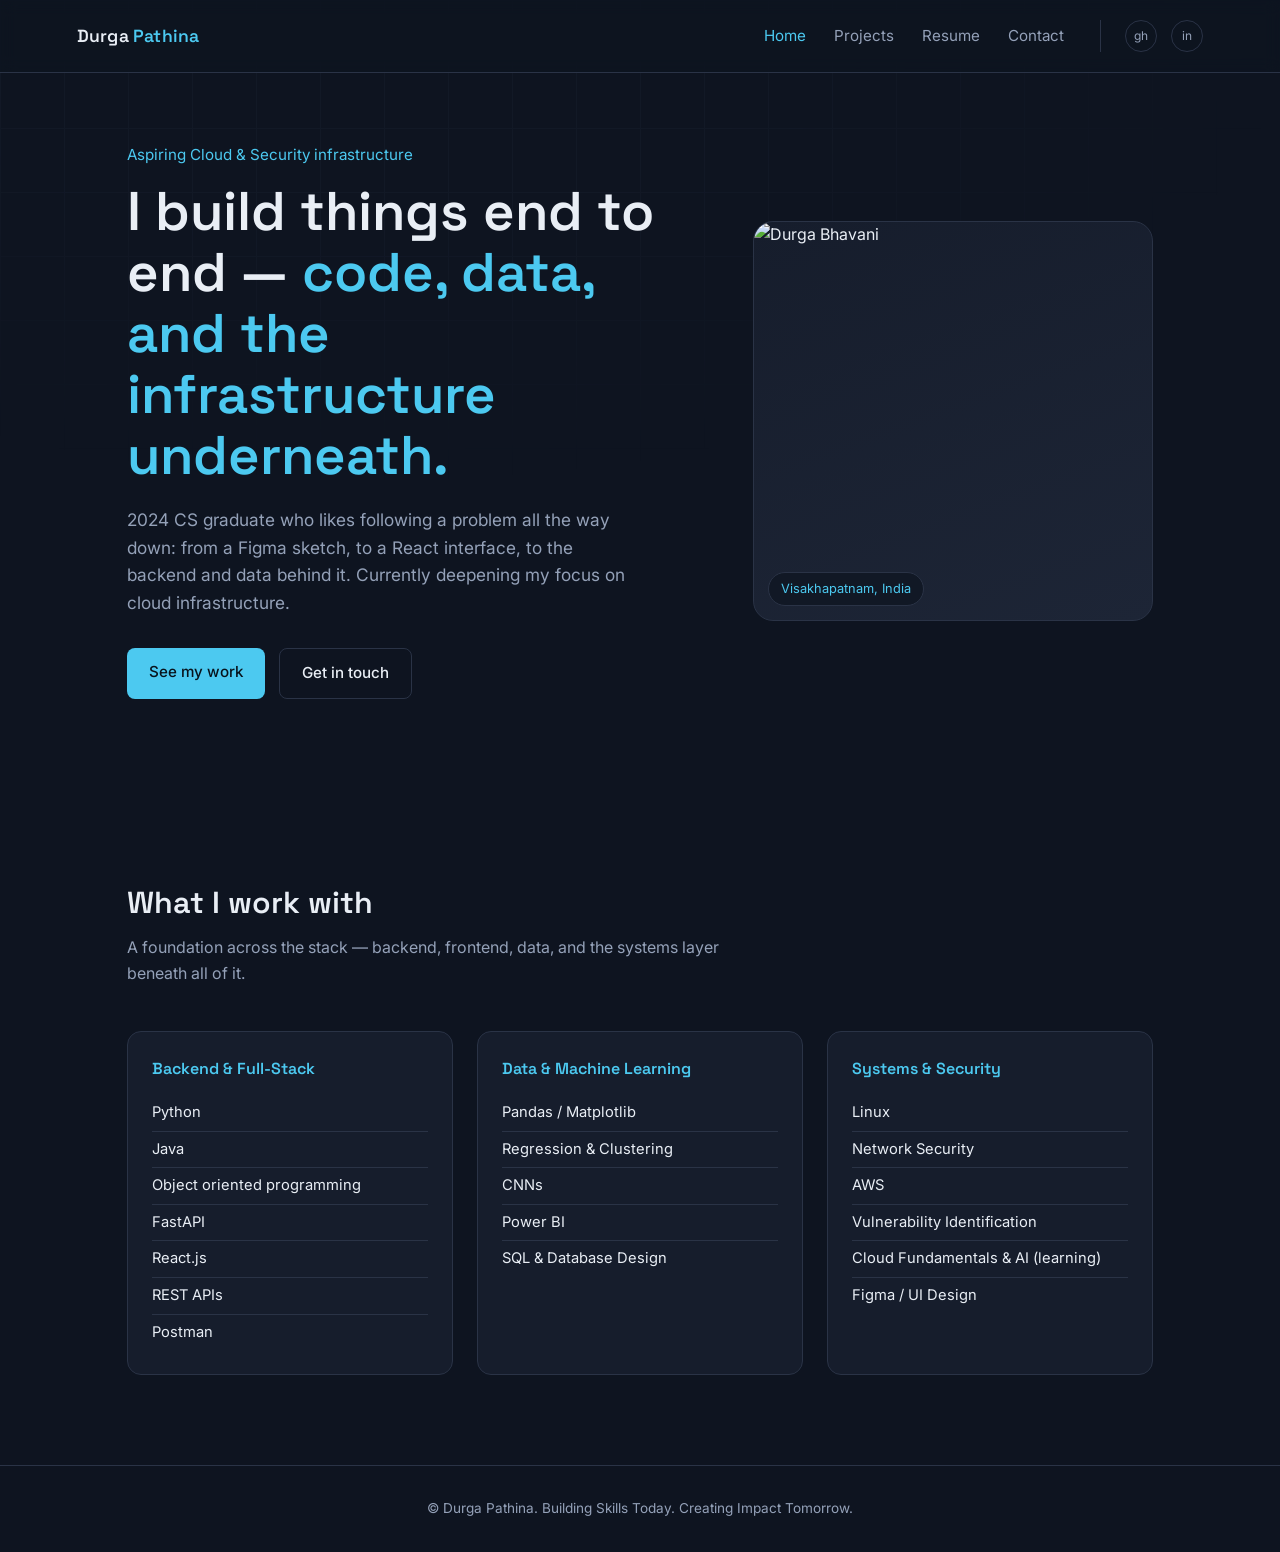
==== index.html @ f460439f "Add files via upload" ====
<!DOCTYPE html>
<html lang="en">
<head>
<meta charset="UTF-8">
<meta name="viewport" content="width=device-width, initial-scale=1.0">
<title>Durga Pathina - Portfolio</title>
<link rel="preconnect" href="https://fonts.googleapis.com">
<link href="https://fonts.googleapis.com/css2?family=Space+Grotesk:wght@400;500;600;700&family=Inter:wght@400;500;600&display=swap" rel="stylesheet">
<link rel="stylesheet" href="style.css">
</head>
<body>

<div class="bg-grid"></div>

<header>
  <a class="brand" href="index.html">Durga <span>Pathina</span></a>
  <nav>
    <ul>
      <li><a href="index.html" class="active">Home</a></li>
      <li><a href="projects.html">Projects</a></li>
      <li><a href="resume.html">Resume</a></li>
      <li><a href="contact.html">Contact</a></li>
    </ul>
    <div class="nav-profiles">
      <a href="https://github.com/143durga" target="_blank" rel="noopener" title="GitHub">gh</a>
      <a href="https://www.linkedin.com/in/durga-bhavani-cse" target="_blank" rel="noopener" title="LinkedIn">in</a>
    </div>
  </nav>
</header>

<section class="hero">
  <div>
    <div class="eyebrow">Aspiring Cloud & Security infrastructure</div>
    <h1>I build things end to end — <span class="accent">code, data, and the infrastructure underneath.</span></h1>
    <p class="lede">2024 CS graduate who likes following a problem all the way down: from a Figma sketch, to a React interface, to the backend and data behind it. Currently deepening my focus on cloud infrastructure.</p>
    <div class="btn-row">
      <a href="projects.html" class="btn btn-primary">See my work</a>
      <a href="contact.html" class="btn btn-ghost">Get in touch</a>
    </div>
  </div>
  <div class="hero-photo">
    <img src="https://static.wixstatic.com/media/f8057a_9cb660eb71cc4b06a531cb2f0a10009a~mv2.jpg/v1/crop/x_28,y_0,w_857,h_857/fill/w_480,h_480,al_c,q_80,usm_0.66_1.00_0.01,enc_avif,quality_auto/IMG-20211226-WA0072_edited.jpg" alt="Durga Bhavani">
    <div class="tag">Visakhapatnam, India</div>
  </div>
</section>

<section id="skills">
  <div class="section-head">
    <h2>What I work with</h2>
    <p>A foundation across the stack — backend, frontend, data, and the systems layer beneath all of it.</p>
  </div>
  <div class="skill-groups">
    <div class="skill-card">
      <h3>Backend & Full-Stack</h3>
      <ul>
        <li>Python</li>
        <li>Java</li>
        <li>Object oriented programming</li>
        <li>FastAPI</li>
        <li>React.js</li>
        <li>REST APIs</li>
        <li>Postman</li>
      </ul>
    </div>
    <div class="skill-card">
      <h3>Data & Machine Learning</h3>
      <ul>
        <li>Pandas / Matplotlib</li>
        <li>Regression & Clustering</li>
        <li>CNNs</li>
        <li>Power BI</li>
        <li>SQL & Database Design</li>
      </ul>
    </div>
    <div class="skill-card">
      <h3>Systems & Security</h3>
      <ul>
        <li>Linux</li>
        <li>Network Security</li>
        <li>AWS</li>
        <li>Vulnerability Identification</li>
        <li>Cloud Fundamentals & AI (learning)</li>
        <li>Figma / UI Design</li>
      </ul>
    </div>
  </div>
</section>

<footer>
  © Durga Pathina. Building Skills Today. Creating Impact Tomorrow.
</footer>

</body>
</html>
---- style.css ----
:root{
  --bg: #0E1420;
  --panel: #161D2C;
  --panel-2: #1D2536;
  --line: #2A3346;
  --text: #E9EEF5;
  --muted: #94A1B8;
  --sky: #4CC9F0;
  --amber: #F2B263;
  --radius: 14px;
}
*{ box-sizing: border-box; }
html{ scroll-behavior: smooth; }
body{
  margin:0;
  background: var(--bg);
  color: var(--text);
  font-family: 'Inter', sans-serif;
  line-height: 1.6;
}
h1,h2,h3,.brand{ font-family: 'Space Grotesk', sans-serif; }
a{ color: inherit; }
img{ max-width:100%; display:block; }

.bg-grid{
  position: fixed; inset:0; z-index:-1; pointer-events:none;
  background-image:
    linear-gradient(var(--line) 1px, transparent 1px),
    linear-gradient(90deg, var(--line) 1px, transparent 1px);
  background-size: 64px 64px;
  opacity: 0.18;
  mask-image: radial-gradient(ellipse 80% 60% at 30% 0%, black 40%, transparent 90%);
}

header{
  position: sticky; top:0; z-index: 10;
  display:flex; align-items:center; justify-content:space-between;
  padding: 20px 6vw;
  background: rgba(14,20,32,0.85);
  backdrop-filter: blur(8px);
  border-bottom: 1px solid var(--line);
}
.brand{ font-weight:600; font-size:1.1rem; letter-spacing:0.2px; text-decoration:none; }
.brand span{ color: var(--sky); }
nav{ display:flex; align-items:center; gap: 36px; }
nav ul{ list-style:none; display:flex; gap: 28px; margin:0; padding:0; }
nav a{ text-decoration:none; color: var(--muted); font-size:0.95rem; transition: color .15s; }
nav a:hover, nav a.active{ color: var(--text); }
nav a.active{ color: var(--sky); }
.nav-profiles{ display:flex; gap: 14px; padding-left: 24px; border-left: 1px solid var(--line); }
.nav-profiles a{
  width: 32px; height:32px; border-radius: 50%; border: 1px solid var(--line);
  display:flex; align-items:center; justify-content:center;
  font-size: 0.75rem; color: var(--muted); text-decoration:none;
  transition: border-color .15s, color .15s;
}
.nav-profiles a:hover{ border-color: var(--sky); color: var(--sky); }
@media (max-width: 820px){ .nav-profiles{ display:none; } }

section{ padding: 90px 6vw; max-width: 1180px; margin: 0 auto; }
.page-section{ padding-top: 60px; }

/* HERO (home page) */
.hero{
  display:grid;
  grid-template-columns: 1.3fr 0.9fr;
  gap: 48px;
  align-items:center;
  padding-top: 70px;
}
.hero .eyebrow{ color: var(--sky); font-size: 0.95rem; margin-bottom: 14px; }
.hero h1{
  font-size: clamp(2.2rem, 4.5vw, 3.4rem);
  line-height:1.12;
  margin: 0 0 20px;
  font-weight: 600;
}
.hero h1 .accent{ color: var(--sky); }
.hero p.lede{ color: var(--muted); font-size: 1.08rem; max-width: 46ch; margin: 0 0 32px; }
.btn-row{ display:flex; gap:14px; flex-wrap:wrap; }
.btn{
  display:inline-block; padding: 12px 22px; border-radius: 8px;
  text-decoration:none; font-weight:500; font-size: 0.95rem;
  transition: transform .15s, background .15s;
}
.btn-primary{ background: var(--sky); color:#08131C; }
.btn-primary:hover{ transform: translateY(-2px); }
.btn-ghost{ border:1px solid var(--line); color: var(--text); }
.btn-ghost:hover{ border-color: var(--sky); }

.hero-photo{
  position:relative; border-radius: 20px; overflow:hidden;
  border: 1px solid var(--line); aspect-ratio: 1/1;
  background: linear-gradient(160deg, var(--panel), var(--panel-2));
}
.hero-photo img{ width:100%; height:100%; object-fit:cover; }
.hero-photo .tag{
  position:absolute; bottom:14px; left:14px;
  background: rgba(14,20,32,0.75); border: 1px solid var(--line);
  padding: 6px 12px; border-radius: 20px; font-size: 0.8rem; color: var(--sky);
}

.section-head{ margin-bottom: 44px; }
.section-head h2{ font-size: 1.9rem; font-weight: 600; margin: 0 0 8px; }
.section-head p{ color: var(--muted); max-width: 60ch; margin:0; }

/* SKILLS */
.skill-groups{ display:grid; grid-template-columns: repeat(auto-fit, minmax(220px,1fr)); gap: 24px; }
.skill-card{ background: var(--panel); border: 1px solid var(--line); border-radius: var(--radius); padding: 24px; }
.skill-card h3{ font-size: 1rem; margin: 0 0 14px; color: var(--sky); font-weight: 600; }
.skill-card ul{ margin:0; padding:0; list-style:none; }
.skill-card li{ color: var(--text); font-size: 0.92rem; padding: 6px 0; border-bottom: 1px solid var(--line); }
.skill-card li:last-child{ border-bottom:none; }

/* PROJECTS */
.projects{ display:flex; flex-direction:column; gap: 22px; }
.project{
  display:grid; grid-template-columns: 200px 1fr; gap: 28px;
  background: var(--panel); border: 1px solid var(--line);
  border-radius: var(--radius); padding: 28px; align-items:start;
}
.project .meta{ color: var(--muted); font-size: 0.85rem; }
.project .meta .year{ color: var(--amber); font-weight:600; display:block; margin-bottom: 8px; }
.project h3{ font-size: 1.2rem; margin: 0 0 10px; font-weight:600; }
.project p{ color: var(--muted); margin: 0 0 14px; font-size: 0.95rem; }
.stack{ display:flex; flex-wrap:wrap; gap:8px; }
.stack span{ font-size: 0.78rem; padding: 4px 10px; border-radius: 20px; border: 1px solid var(--line); color: var(--sky); }

.project-links{ margin-top: 14px; display:flex; gap: 16px; }
.project-links a{
  font-size: 0.85rem; color: var(--muted); text-decoration:none;
  border-bottom: 1px solid transparent; transition: color .15s, border-color .15s;
}
.project-links a:hover{ color: var(--sky); border-color: var(--sky); }

.projects-footer{
  margin-top: 32px; text-align:center;
}
.projects-footer a{
  color: var(--sky); text-decoration:none; font-size: 0.95rem;
  border-bottom: 1px solid var(--sky);
}

/* RESUME */
.resume-box{
  display:flex; align-items:center; justify-content:space-between;
  background: var(--panel); border: 1px solid var(--line);
  border-radius: var(--radius); padding: 36px; flex-wrap:wrap; gap: 20px;
}
.resume-box h3{ margin:0 0 6px; font-size:1.2rem; }
.resume-box p{ margin:0; color: var(--muted); }

.timeline{ display:flex; flex-direction:column; gap:0; margin-top: 40px; }
.timeline-item{
  display:grid; grid-template-columns: 140px 1fr; gap: 24px;
  padding: 24px 0; border-bottom: 1px solid var(--line);
}
.timeline-item:last-child{ border-bottom:none; }
.timeline-item .when{ color: var(--amber); font-size: 0.9rem; font-weight: 600; }
.timeline-item h4{ margin: 0 0 6px; font-size: 1.05rem; }
.timeline-item p{ margin:0; color: var(--muted); font-size: 0.92rem; }

/* CONTACT */
.contact-grid{ display:grid; grid-template-columns: 1fr 1fr; gap: 24px; }
.contact-card{ background: var(--panel); border: 1px solid var(--line); border-radius: var(--radius); padding: 26px; }
.contact-card h3{ margin:0 0 6px; font-size:1rem; color: var(--muted); font-weight:500; }
.contact-card p{ margin:0; font-size: 1.05rem; }
.socials{ display:flex; gap: 14px; margin-top: 8px; }
.socials a{
  width: 40px; height:40px; border-radius: 50%; border: 1px solid var(--line);
  display:flex; align-items:center; justify-content:center;
  text-decoration:none; font-size: 0.85rem; color: var(--muted);
  transition: border-color .15s, color .15s;
}
.socials a:hover{ border-color: var(--sky); color: var(--sky); }

footer{
  text-align:center; padding: 32px 6vw; color: var(--muted);
  border-top: 1px solid var(--line); font-size: 0.85rem;
}

@media (max-width: 820px){
  header{ padding: 16px 5vw; }
  nav ul{ gap: 16px; }
  .hero{ grid-template-columns: 1fr; }
  .hero-photo{ order:-1; max-width: 260px; }
  .project{ grid-template-columns: 1fr; }
  .contact-grid{ grid-template-columns: 1fr; }
  .timeline-item{ grid-template-columns: 1fr; gap: 4px; }
}
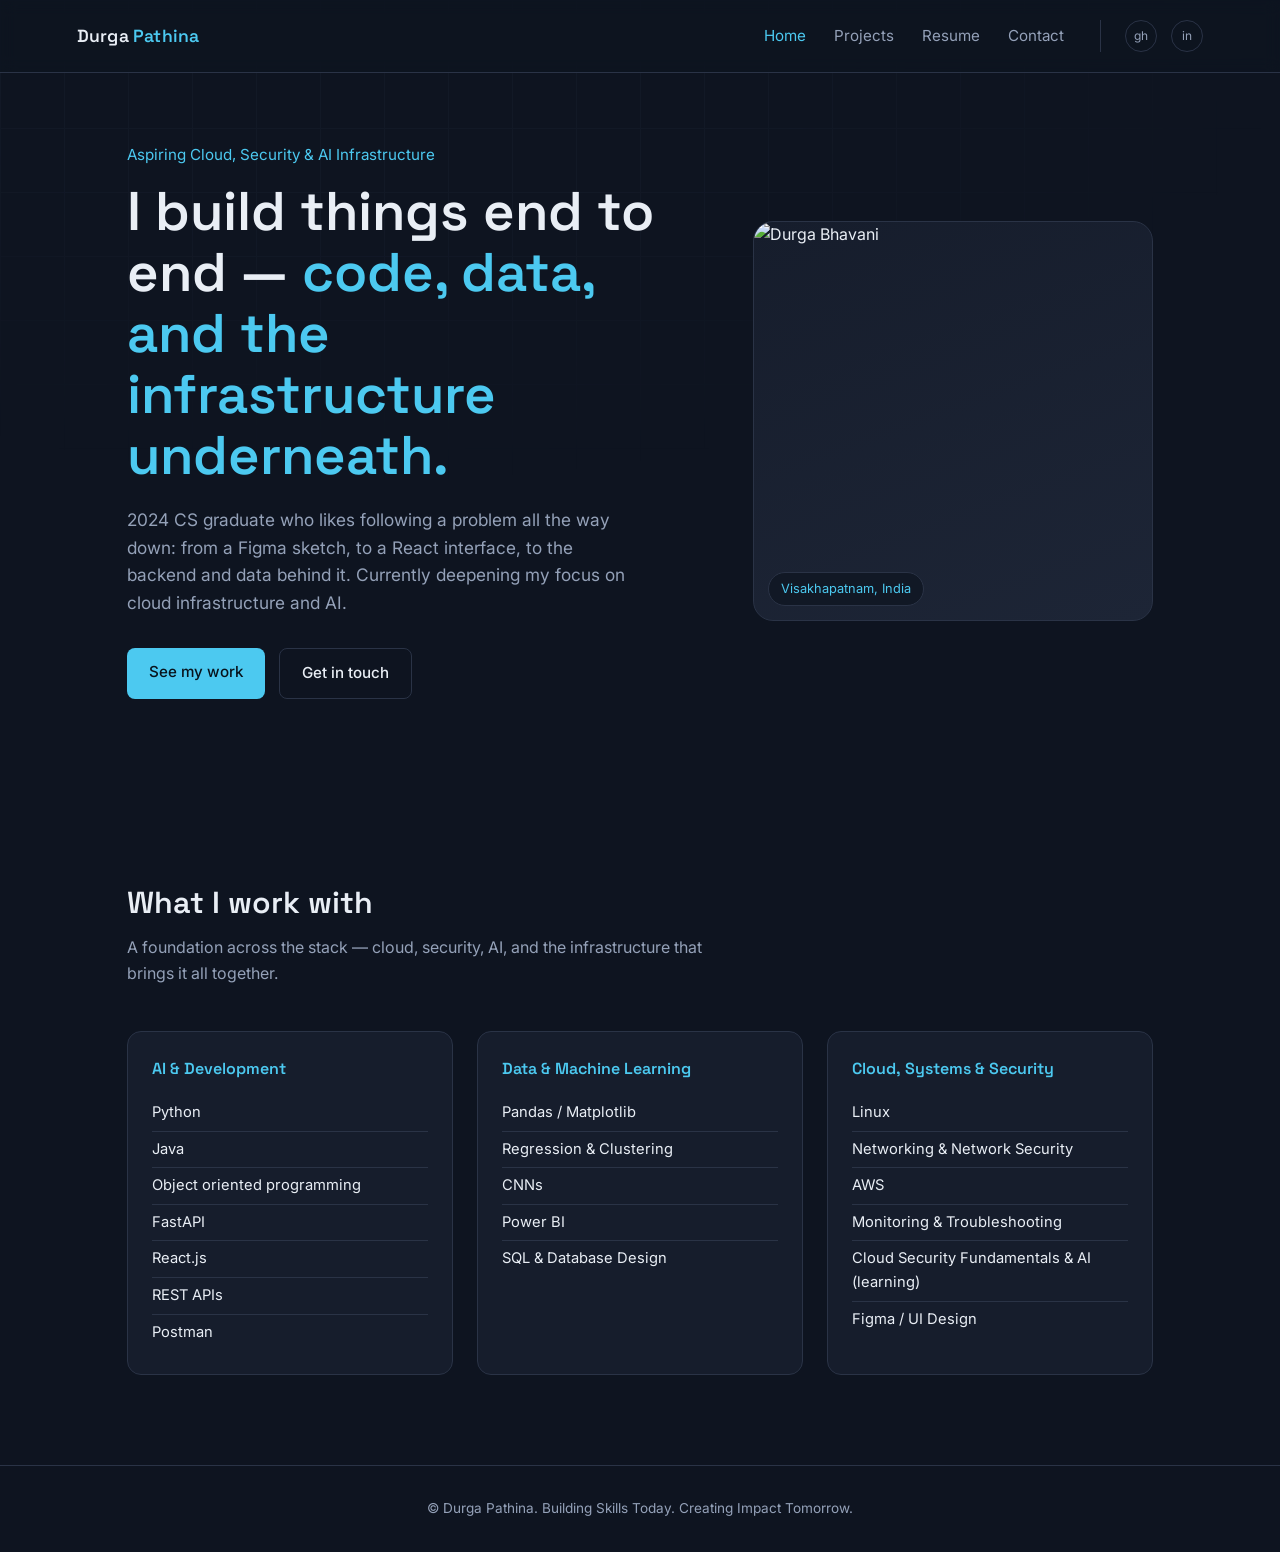
==== commit 48ebb36a: "Update index.html" ====
--- a/index.html
+++ b/index.html
@@ -30,9 +30,9 @@
 
 <section class="hero">
   <div>
-    <div class="eyebrow">Aspiring Cloud & Security infrastructure</div>
+    <div class="eyebrow">Aspiring Cloud, Security & AI Infrastructure</div>
     <h1>I build things end to end — <span class="accent">code, data, and the infrastructure underneath.</span></h1>
-    <p class="lede">2024 CS graduate who likes following a problem all the way down: from a Figma sketch, to a React interface, to the backend and data behind it. Currently deepening my focus on cloud infrastructure.</p>
+    <p class="lede">2024 CS graduate who likes following a problem all the way down: from a Figma sketch, to a React interface, to the backend and data behind it. Currently deepening my focus on cloud infrastructure and AI.</p>
     <div class="btn-row">
       <a href="projects.html" class="btn btn-primary">See my work</a>
       <a href="contact.html" class="btn btn-ghost">Get in touch</a>
@@ -47,11 +47,11 @@
 <section id="skills">
   <div class="section-head">
     <h2>What I work with</h2>
-    <p>A foundation across the stack — backend, frontend, data, and the systems layer beneath all of it.</p>
+    <p>A foundation across the stack — cloud, security, AI, and the infrastructure that brings it all together.</p>
   </div>
   <div class="skill-groups">
     <div class="skill-card">
-      <h3>Backend & Full-Stack</h3>
+      <h3>AI & Development</h3>
       <ul>
         <li>Python</li>
         <li>Java</li>
@@ -73,13 +73,13 @@
       </ul>
     </div>
     <div class="skill-card">
-      <h3>Systems & Security</h3>
+      <h3>Cloud, Systems & Security</h3>
       <ul>
         <li>Linux</li>
-        <li>Network Security</li>
+        <li>Networking & Network Security</li>
         <li>AWS</li>
-        <li>Vulnerability Identification</li>
-        <li>Cloud Fundamentals & AI (learning)</li>
+        <li>Monitoring & Troubleshooting</li>
+        <li>Cloud Security Fundamentals & AI (learning)</li>
         <li>Figma / UI Design</li>
       </ul>
     </div>
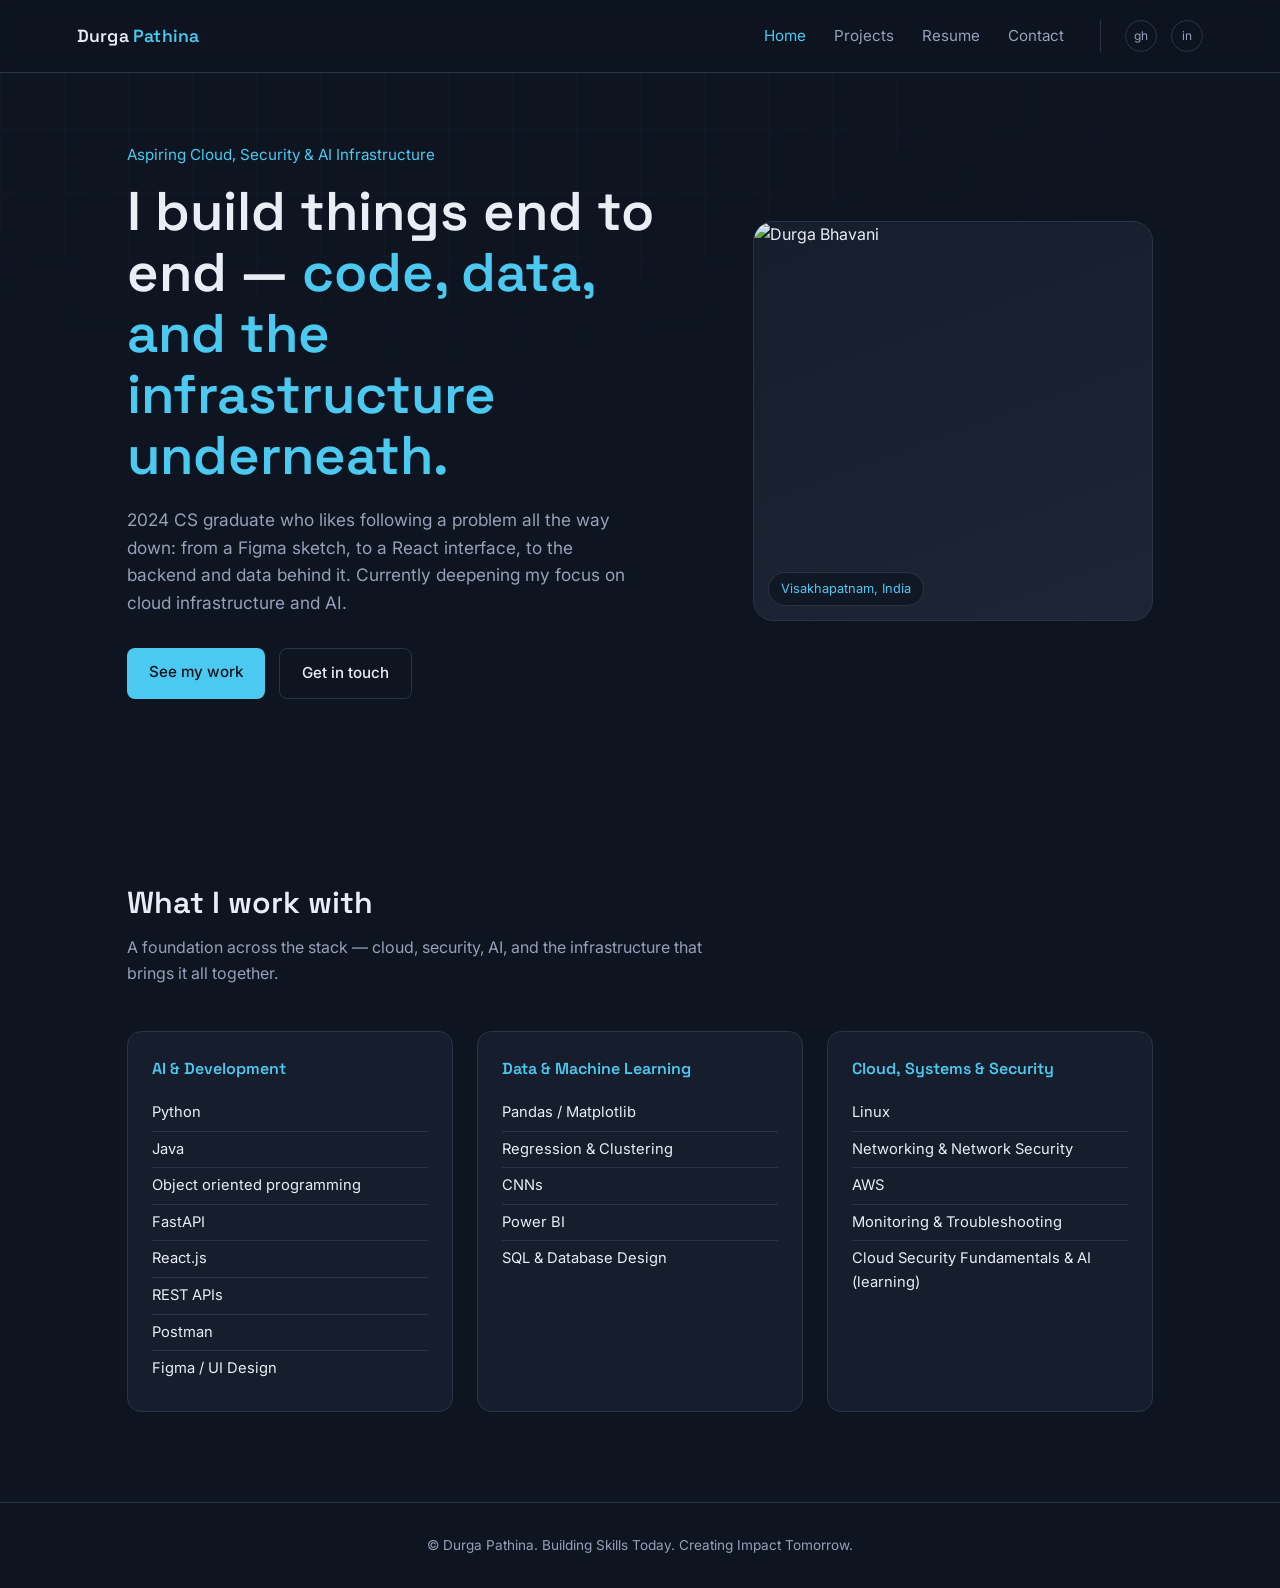
==== commit 007121bc: "Update index.html" ====
--- a/index.html
+++ b/index.html
@@ -60,6 +60,7 @@
         <li>React.js</li>
         <li>REST APIs</li>
         <li>Postman</li>
+        <li>Figma / UI Design</li>
       </ul>
     </div>
     <div class="skill-card">
@@ -80,7 +81,6 @@
         <li>AWS</li>
         <li>Monitoring & Troubleshooting</li>
         <li>Cloud Security Fundamentals & AI (learning)</li>
-        <li>Figma / UI Design</li>
       </ul>
     </div>
   </div>
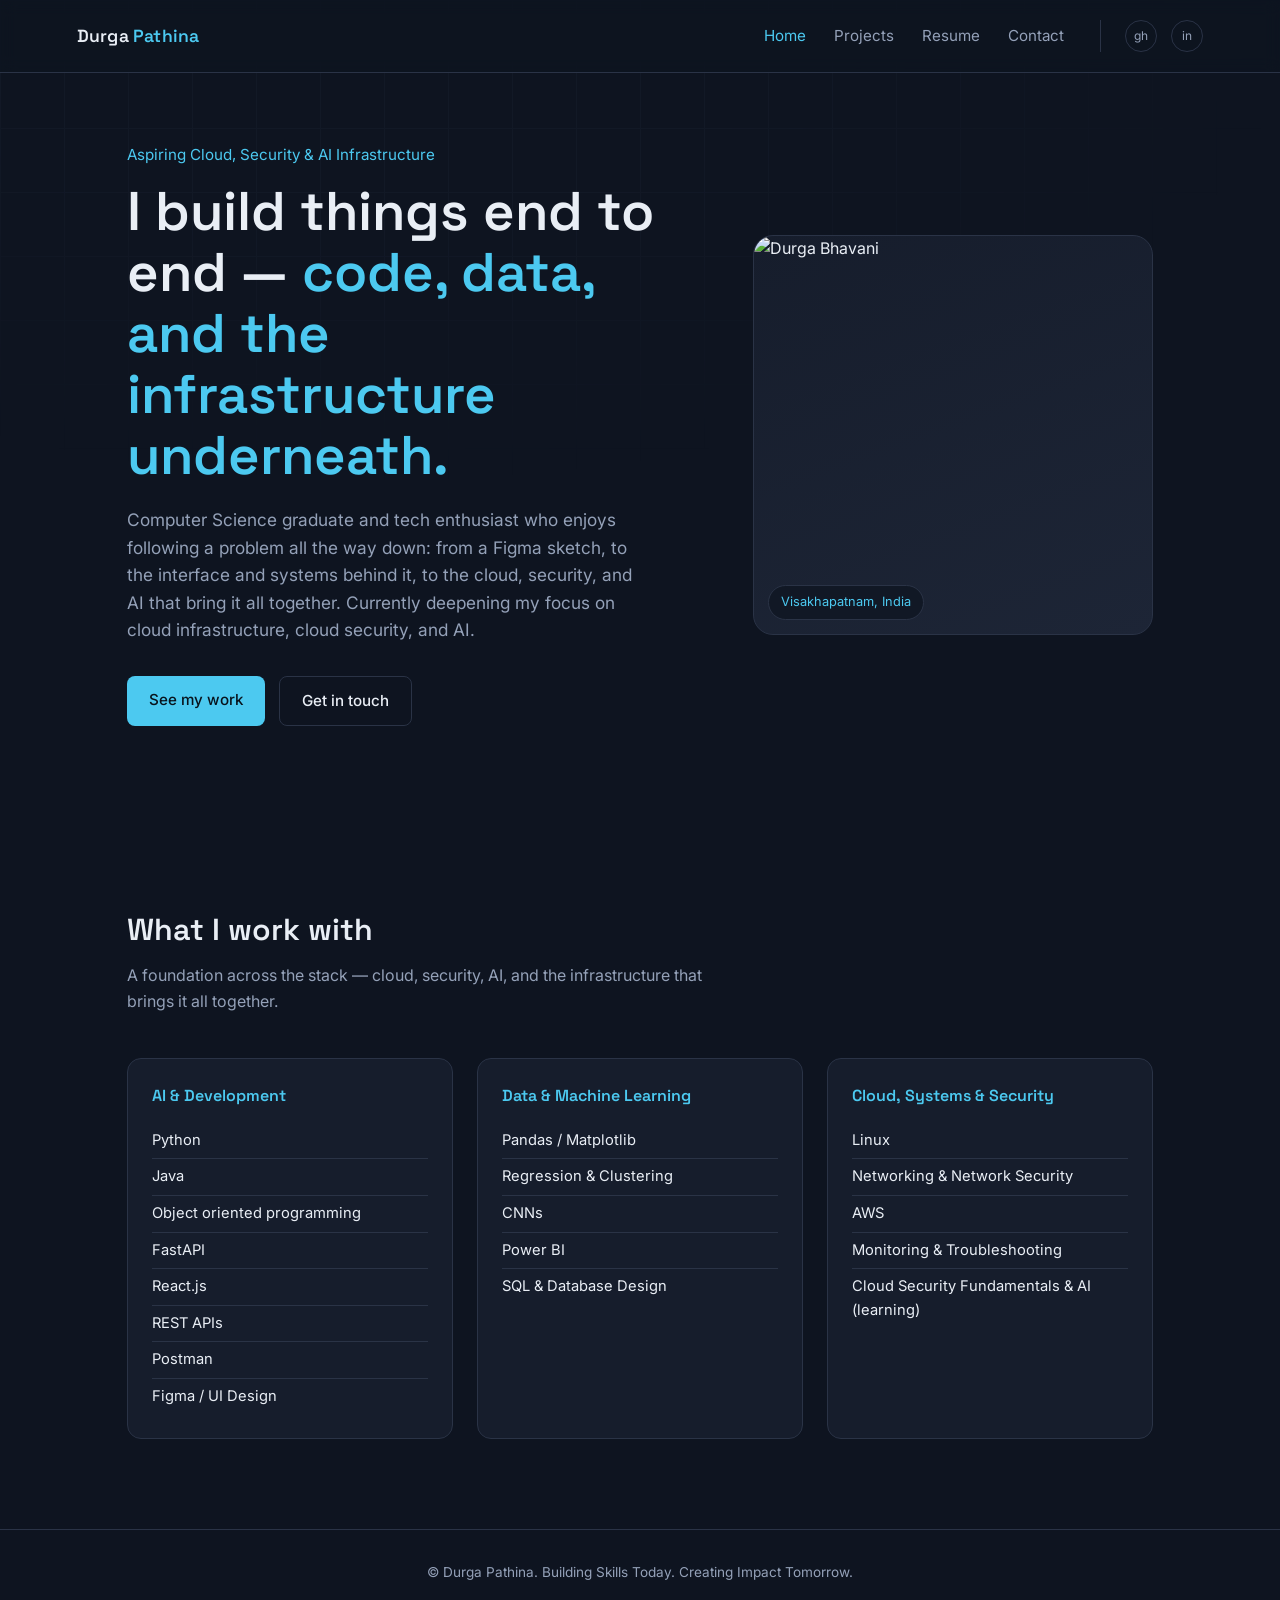
==== commit 4b866403: "Revise lede paragraph for clarity and focus Updated the lede paragraph to enhance clarity and focus " ====
--- a/index.html
+++ b/index.html
@@ -32,7 +32,7 @@
   <div>
     <div class="eyebrow">Aspiring Cloud, Security & AI Infrastructure</div>
     <h1>I build things end to end — <span class="accent">code, data, and the infrastructure underneath.</span></h1>
-    <p class="lede">2024 CS graduate who likes following a problem all the way down: from a Figma sketch, to a React interface, to the backend and data behind it. Currently deepening my focus on cloud infrastructure and AI.</p>
+    <p class="lede">Computer Science graduate and tech enthusiast who enjoys following a problem all the way down: from a Figma sketch, to the interface and systems behind it, to the cloud, security, and AI that bring it all together. Currently deepening my focus on cloud infrastructure, cloud security, and AI.</p>
     <div class="btn-row">
       <a href="projects.html" class="btn btn-primary">See my work</a>
       <a href="contact.html" class="btn btn-ghost">Get in touch</a>
